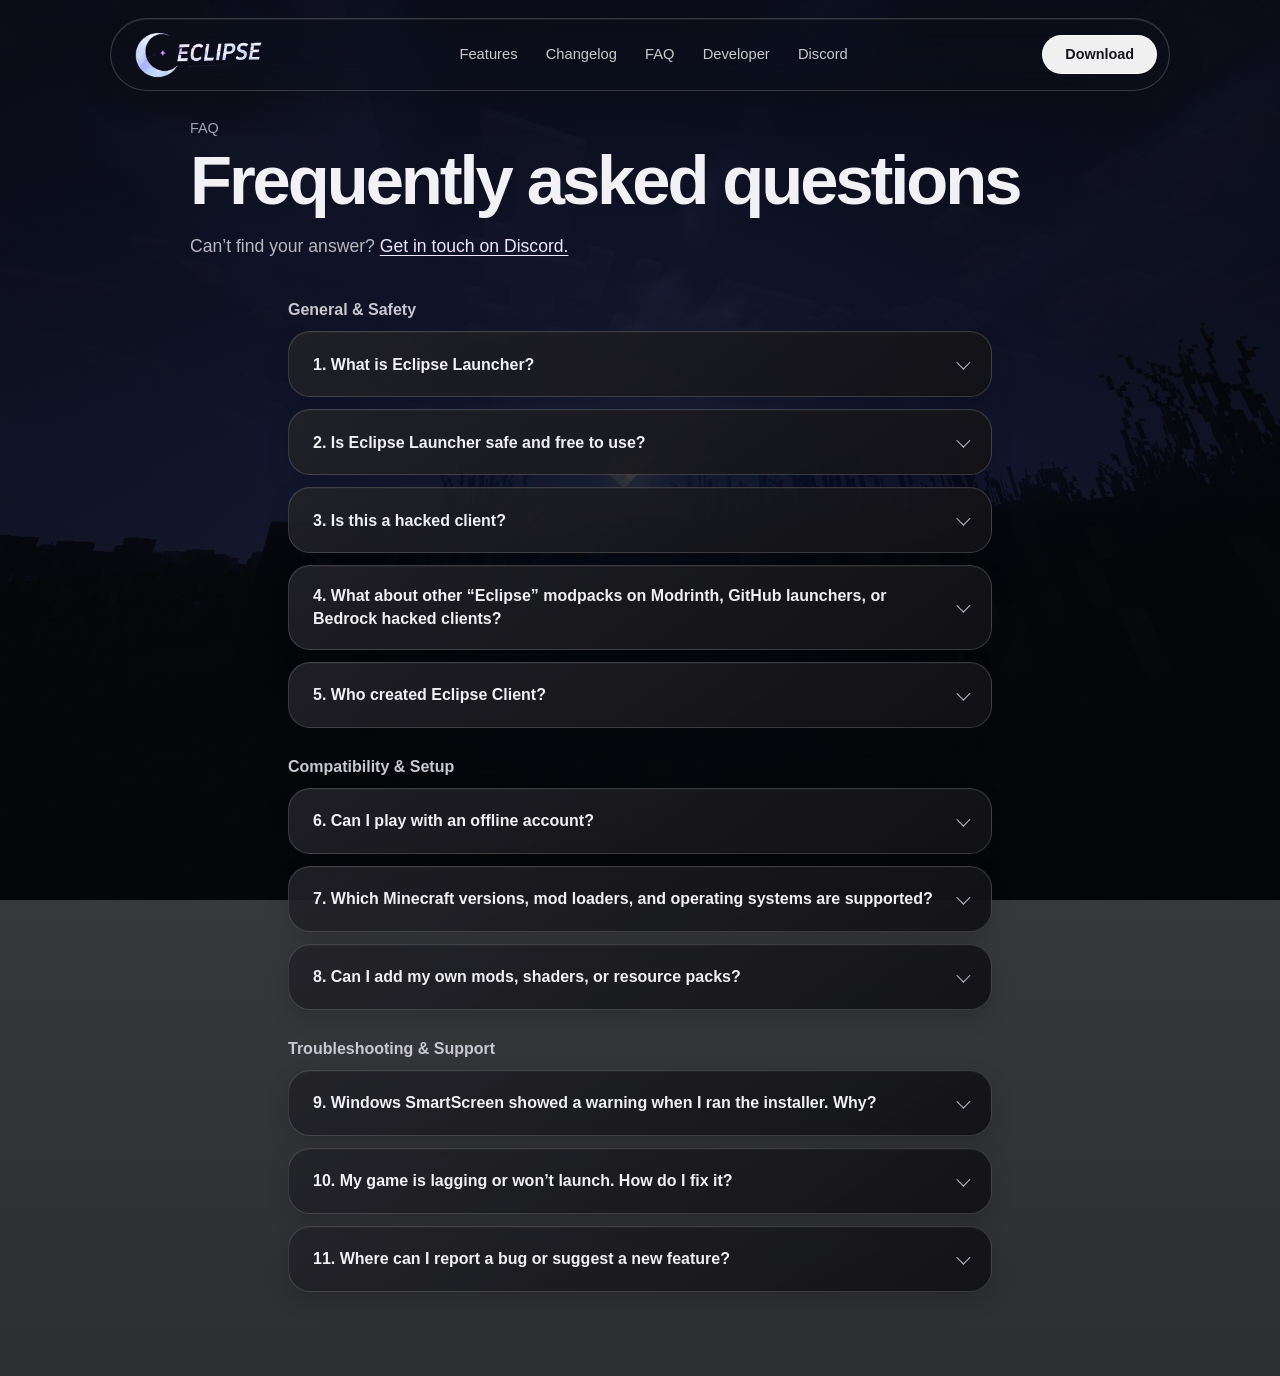
==== faq/index.html @ 88ef231a "Use clean root links in site navigation" ====
<!DOCTYPE html>
<html lang="en">
<head>
    <meta charset="UTF-8">
    <meta name="viewport" content="width=device-width, initial-scale=1.0">
    <meta name="theme-color" content="#08090d">
    <title>FAQ | Eclipse Client</title>
    <meta name="description" content="Answers to common questions about Eclipse Client, setup, compatibility, safety, and support.">
    <link rel="canonical" href="https://eclipse-launcher.github.io/faq/">
    <link rel="icon" type="image/png" sizes="192x192" href="/favicon.png">
    <link rel="shortcut icon" href="/favicon.png">
    <style>
        * { box-sizing: border-box; }
        html { min-height: 100%; scroll-behavior: smooth; }
        body {
            position: relative;
            min-height: 100vh;
            margin: 0;
            padding: 120px 24px 72px;
            color: #f2f1f5;
            background: linear-gradient(rgba(5, 6, 10, 0.72), rgba(5, 6, 10, 0.84)), url("../minecraft-2nd-eclipse-wallpaper.jpg") center / cover fixed no-repeat;
            font-family: "Segoe UI", Arial, sans-serif;
        }
        .topbar {
            position: fixed;
            z-index: 5;
            top: 18px;
            left: 50%;
            display: flex;
            align-items: center;
            justify-content: space-between;
            gap: 22px;
            width: min(1060px, calc(100% - 64px));
            min-height: 64px;
            padding: 8px 12px 8px 22px;
            border: 1px solid rgba(255, 255, 255, 0.18);
            border-radius: 999px;
            background: rgba(13, 15, 22, 0.48);
            -webkit-backdrop-filter: blur(18px) saturate(135%);
            backdrop-filter: blur(18px) saturate(135%);
            box-shadow: 0 10px 34px rgba(0, 0, 0, 0.24), inset 0 1px rgba(255, 255, 255, 0.08);
            translate: -50% 0;
        }
        .nav-brand { display: flex; flex: 0 0 auto; align-items: center; }
        .nav-brand img { display: block; width: 132px; height: auto; }
        .nav-links { display: flex; align-items: center; justify-content: center; gap: clamp(12px, 2.2vw, 30px); }
        .nav-links a {
            color: rgba(255, 255, 255, 0.78);
            font: 400 0.92rem/1 "Segoe UI", Arial, sans-serif;
            text-decoration: none;
            white-space: nowrap;
            transition: color 220ms ease;
        }
        .nav-links a:hover, .nav-links a:focus-visible { color: #fff; }
        .nav-download {
            flex: 0 0 auto;
            padding: 11px 22px;
            border: 1px solid rgba(255, 255, 255, 0.68);
            border-radius: 999px;
            background: rgba(255, 255, 255, 0.94);
            color: #17151c;
            font: 600 0.9rem/1 "Segoe UI", Arial, sans-serif;
            text-decoration: none;
            white-space: nowrap;
        }
        .page { width: min(100%, 900px); margin: 0 auto; }
        .eyebrow { margin: 0 0 8px; color: #a7a6b1; font-size: 0.9rem; }
        h1 { margin: 0; font-size: clamp(2.4rem, 7vw, 4.3rem); font-weight: 650; letter-spacing: -0.045em; line-height: 1.08; }
        .intro { margin: 18px 0 44px; color: #b9b8c2; font-size: 1.1rem; }
        .intro a { color: #eee7ff; text-underline-offset: 3px; }
        .faq-list { width: min(100%, 704px); margin: 0 auto; }
        .group-title { margin: 30px 0 12px; color: #c9c7d0; font-size: 1rem; font-weight: 650; }
        .faq-item {
            margin: 0 0 12px;
            overflow: hidden;
            border: 1px solid rgba(255, 255, 255, 0.16);
            border-radius: 22px;
            background: linear-gradient(145deg, rgba(34, 34, 39, 0.88), rgba(18, 18, 22, 0.94));
            box-shadow: inset 0 1px rgba(255, 255, 255, 0.035), 0 8px 22px rgba(0, 0, 0, 0.15);
            transition: border-color 220ms ease, background 220ms ease;
        }
        .faq-item[open] { border-color: rgba(211, 190, 255, 0.35); background: linear-gradient(145deg, rgba(37, 35, 43, 0.96), rgba(18, 18, 22, 0.98)); }
        summary {
            position: relative;
            display: flex;
            align-items: center;
            justify-content: space-between;
            gap: 20px;
            min-height: 64px;
            padding: 18px 24px;
            color: #f0eff3;
            font-size: 1rem;
            font-weight: 650;
            line-height: 1.45;
            list-style: none;
            cursor: pointer;
        }
        summary::-webkit-details-marker { display: none; }
        summary::after {
            width: 9px;
            height: 9px;
            flex: 0 0 9px;
            border-right: 1.5px solid #c8c6d0;
            border-bottom: 1.5px solid #c8c6d0;
            content: "";
            transform: rotate(45deg) translateY(-2px);
            transition: transform 220ms ease;
        }
        .faq-item[open] summary::after { transform: rotate(225deg) translate(-2px, -1px); }
        summary:focus-visible { outline: 2px solid #d5bcff; outline-offset: -4px; border-radius: 20px; }
        .answer { padding: 0 24px 22px; color: #bdbbc5; font-size: 0.98rem; line-height: 1.65; }
        .answer p { margin: 0 0 14px; }
        .answer p:last-child { margin-bottom: 0; }
        .answer a { color: #e2d3ff; text-underline-offset: 3px; }
        code { padding: 2px 6px; border-radius: 5px; background: rgba(255,255,255,.09); color: #e8e5ed; font: 0.9em ui-monospace, Consolas, monospace; }
        @media (max-width: 600px) {
            body { padding: 145px 16px 48px; background-attachment: scroll; }
            .topbar { top: 10px; width: calc(100% - 24px); min-height: 0; padding: 9px 12px; border-radius: 22px; flex-wrap: wrap; gap: 10px; }
            .nav-brand img { width: 108px; }
            .nav-download { padding: 10px 16px; font-size: 0.82rem; }
            .nav-links { order: 3; width: 100%; justify-content: space-between; gap: 8px; padding: 5px 2px 2px; }
            .nav-links a { font-size: 0.78rem; }
            .intro { margin-bottom: 30px; }
            summary { padding: 16px 18px; font-size: 0.95rem; }
            .answer { padding: 0 18px 20px; font-size: 0.94rem; }
            .faq-item { border-radius: 18px; }
        }
    </style>
</head>
<body>
    <header class="topbar" aria-label="Main navigation">
        <a class="nav-brand" href="/" aria-label="Eclipse home">
            <img src="../EclipseLogo+Name397x165.png" alt="Eclipse">
        </a>
        <nav class="nav-links" aria-label="Main menu">
            <a href="/#features">Features</a>
            <a href="/#changelog">Changelog</a>
            <a href="/faq/" aria-current="page">FAQ</a>
            <a href="/#developer">Developer</a>
            <a href="https://discord.gg/acwwts2SWt" target="_blank" rel="noopener noreferrer">Discord</a>
        </nav>
        <a class="nav-download" href="/#download">Download</a>
    </header>
    <main class="page">
        <p class="eyebrow">FAQ</p>
        <h1>Frequently asked questions</h1>
        <p class="intro">Can’t find your answer? <a href="https://discord.gg/acwwts2SWt" target="_blank" rel="noopener noreferrer">Get in touch on Discord.</a></p>

        <section class="faq-list" aria-label="Frequently asked questions">
            <h2 class="group-title">General &amp; Safety</h2>
            <details class="faq-item">
                <summary>1. What is Eclipse Launcher?</summary>
                <div class="answer"><p>Eclipse is a lightweight, custom Minecraft: Java Edition launcher and client modpack designed for speed, clean customization, and hassle-free mod management—built to get you into your game faster without bloated menus.</p></div>
            </details>
            <details class="faq-item">
                <summary>2. Is Eclipse Launcher safe and free to use?</summary>
                <div class="answer"><p>Yes, Eclipse is 100% free to use. Your account security is a top priority—we never ask for or store your Microsoft password; all official login authentication is handled securely through Microsoft OAuth.</p></div>
            </details>
            <details class="faq-item">
                <summary>3. Is this a hacked client?</summary>
                <div class="answer"><p>No, not at all! Eclipse is a legitimate, standard client for Minecraft: Java Edition—just like other popular PvP and performance clients. It only includes client-side performance boosts and visual quality-of-life features, with zero unfair advantages or cheats. <em>As always, check specific server rules if you decide to add extra third-party mods on your own.</em></p></div>
            </details>
            <details class="faq-item">
                <summary>4. What about other “Eclipse” modpacks on Modrinth, GitHub launchers, or Bedrock hacked clients?</summary>
                <div class="answer"><p>Those are completely separate, abandoned projects that nobody uses anymore, and they have zero affiliation with us. Make sure you are only downloading from our official website: <a href="https://eclipse-launcher.github.io/">https://eclipse-launcher.github.io/</a></p></div>
            </details>
            <details class="faq-item">
                <summary>5. Who created Eclipse Client?</summary>
                <div class="answer"><p>Eclipse is created and maintained by Omar Hasan Arman, a solo developer and student who loves building cool, fast, and customizable software from scratch.</p></div>
            </details>

            <h2 class="group-title">Compatibility &amp; Setup</h2>
            <details class="faq-item">
                <summary>6. Can I play with an offline account?</summary>
                <div class="answer"><p>Yes, offline accounts are supported! However, keep in mind that playing offline comes with limitations—such as custom skins not loading properly and not being able to join online-mode premium servers. For the full experience, you can easily sign in using your official Microsoft account.</p></div>
            </details>
            <details class="faq-item">
                <summary>7. Which Minecraft versions, mod loaders, and operating systems are supported?</summary>
                <div class="answer"><p>Eclipse runs on Windows (64-bit) and gives you full freedom over how you play. It works both as a standalone launcher supporting all major versions and mod loaders (Fabric, Forge, Vanilla, etc.) and as an optional, fully customizable Client Modpack—the choice is yours.</p></div>
            </details>
            <details class="faq-item">
                <summary>8. Can I add my own mods, shaders, or resource packs?</summary>
                <div class="answer"><p>Absolutely. You can drop your own compatible <code>.jar</code> mods, shaders, and resource packs directly into your instance folder without breaking any of the built-in client features.</p></div>
            </details>

            <h2 class="group-title">Troubleshooting &amp; Support</h2>
            <details class="faq-item">
                <summary>9. Windows SmartScreen showed a warning when I ran the installer. Why?</summary>
                <div class="answer"><p>Because Eclipse is an independent project built by a solo developer without a costly corporate code-signing certificate, Windows may show an “Unknown Publisher” prompt on new releases. Simply click <strong>More info → Run anyway</strong> to proceed safely.</p></div>
            </details>
            <details class="faq-item">
                <summary>10. My game is lagging or won’t launch. How do I fix it?</summary>
                <div class="answer"><p>First, check your RAM allocation in Eclipse’s settings (4 GB is recommended for smooth gameplay—make sure you don’t allocate all of your PC’s memory!). Also ensure you have the proper Java runtime installed and your graphics drivers are up to date.</p></div>
            </details>
            <details class="faq-item">
                <summary>11. Where can I report a bug or suggest a new feature?</summary>
                <div class="answer"><p>Join our <a href="https://discord.gg/acwwts2SWt" target="_blank" rel="noopener noreferrer">official Discord server</a> using the button at the top of the page! Drop your bug reports, crash logs, or feature ideas in the support channels and we’ll look into them.</p></div>
            </details>
        </section>
    </main>
</body>
</html>
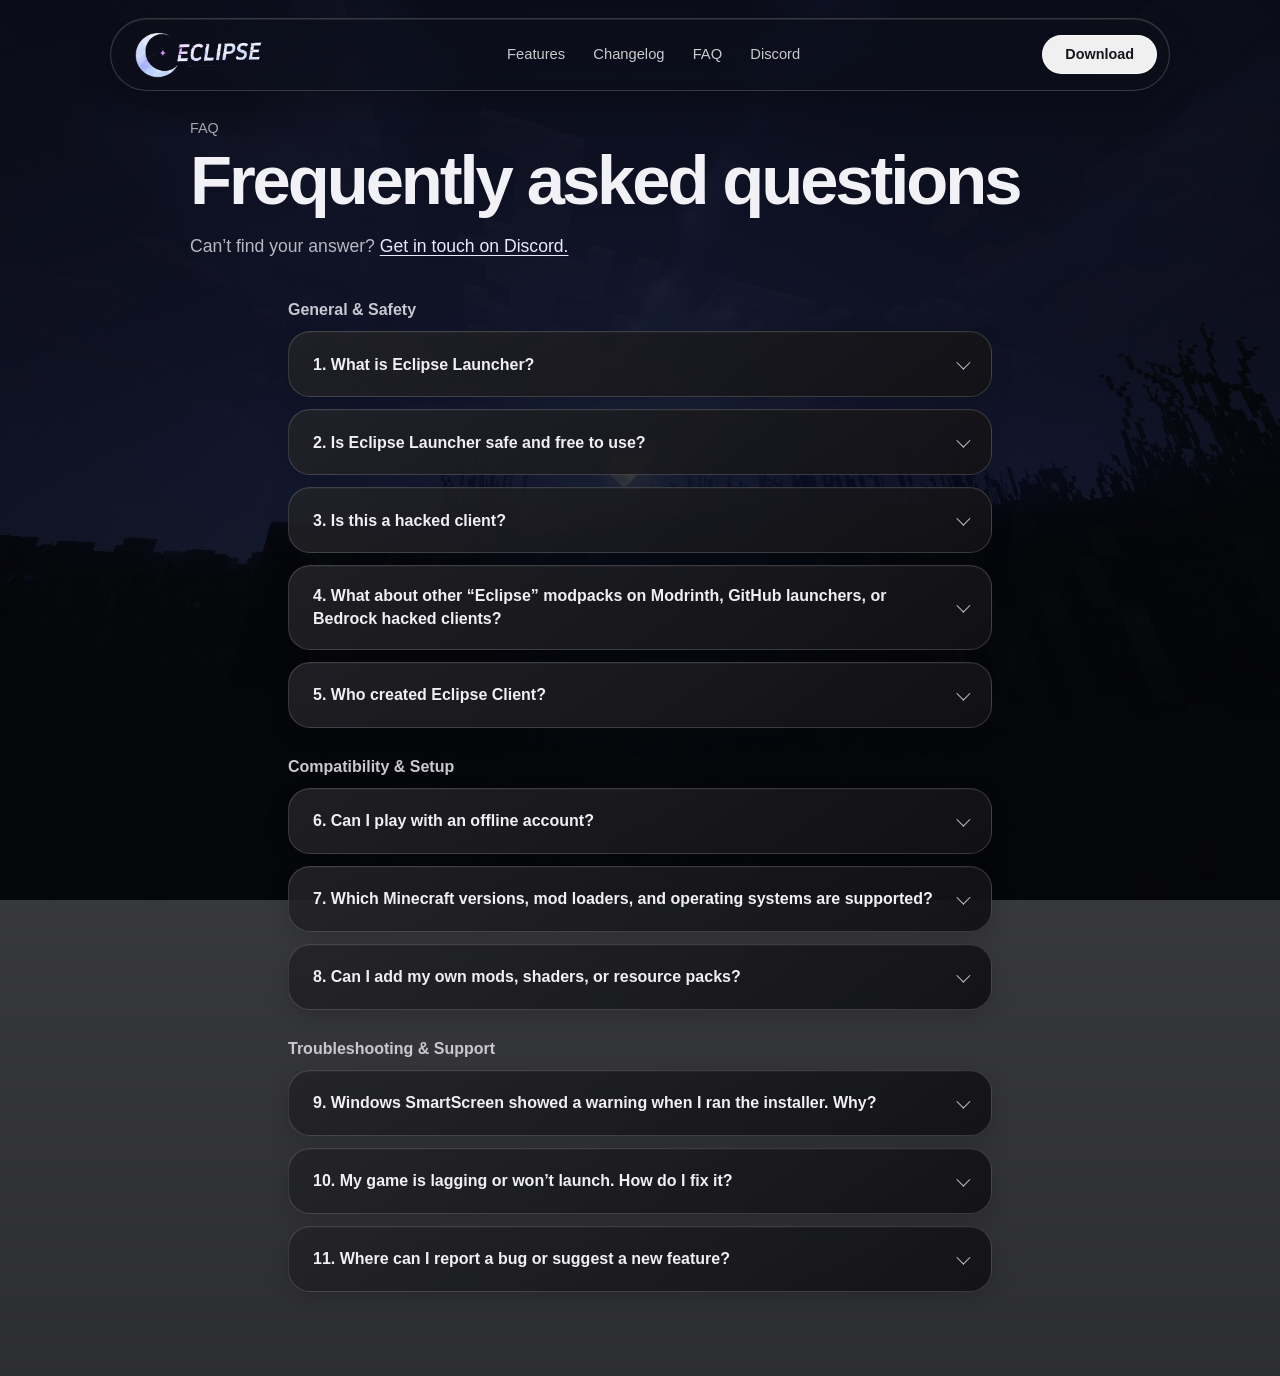
==== commit 735d4d8c: "Animate FAQ page and remove Developer navigation" ====
--- a/faq/index.html
+++ b/faq/index.html
@@ -12,6 +12,11 @@
     <style>
         * { box-sizing: border-box; }
         html { min-height: 100%; scroll-behavior: smooth; }
+        html { scrollbar-color: rgba(171, 91, 233, 0.82) rgba(20, 18, 29, 0.45); scrollbar-width: thin; }
+        html::-webkit-scrollbar { width: 12px; }
+        html::-webkit-scrollbar-track { background: rgba(20, 18, 29, 0.42); backdrop-filter: blur(10px); }
+        html::-webkit-scrollbar-thumb { border: 3px solid transparent; border-radius: 999px; background: linear-gradient(180deg, rgba(207, 142, 255, 0.94), rgba(126, 54, 205, 0.88)) padding-box; }
+        html::-webkit-scrollbar-thumb:hover { background: linear-gradient(180deg, #d8adff, #a260e6) padding-box; }
         body {
             position: relative;
             min-height: 100vh;
@@ -40,6 +45,7 @@
             backdrop-filter: blur(18px) saturate(135%);
             box-shadow: 0 10px 34px rgba(0, 0, 0, 0.24), inset 0 1px rgba(255, 255, 255, 0.08);
             translate: -50% 0;
+            animation: fade-in 900ms ease-out both;
         }
         .nav-brand { display: flex; flex: 0 0 auto; align-items: center; }
         .nav-brand img { display: block; width: 132px; height: auto; }
@@ -63,13 +69,14 @@
             text-decoration: none;
             white-space: nowrap;
         }
-        .page { width: min(100%, 900px); margin: 0 auto; }
-        .eyebrow { margin: 0 0 8px; color: #a7a6b1; font-size: 0.9rem; }
-        h1 { margin: 0; font-size: clamp(2.4rem, 7vw, 4.3rem); font-weight: 650; letter-spacing: -0.045em; line-height: 1.08; }
-        .intro { margin: 18px 0 44px; color: #b9b8c2; font-size: 1.1rem; }
+        .page { width: min(100%, 900px); margin: 0 auto; animation: fade-up 900ms 160ms ease-out both; }
+        .eyebrow { margin: 0 0 8px; color: #a7a6b1; font-size: 0.9rem; animation: fade-up 700ms 180ms ease-out both; }
+        h1 { margin: 0; font-family: "Segoe UI Variable Display", "Segoe UI", Arial, sans-serif; font-size: clamp(2.4rem, 7vw, 4.3rem); font-weight: 600; letter-spacing: -0.045em; line-height: 1.08; animation: fade-up 850ms 280ms ease-out both; }
+        .intro { margin: 18px 0 44px; color: #b9b8c2; font-size: 1.1rem; animation: fade-up 850ms 420ms ease-out both; }
         .intro a { color: #eee7ff; text-underline-offset: 3px; }
         .faq-list { width: min(100%, 704px); margin: 0 auto; }
         .group-title { margin: 30px 0 12px; color: #c9c7d0; font-size: 1rem; font-weight: 650; }
+        .faq-list > .group-title { animation: fade-up 800ms 520ms ease-out both; }
         .faq-item {
             margin: 0 0 12px;
             overflow: hidden;
@@ -78,7 +85,19 @@
             background: linear-gradient(145deg, rgba(34, 34, 39, 0.88), rgba(18, 18, 22, 0.94));
             box-shadow: inset 0 1px rgba(255, 255, 255, 0.035), 0 8px 22px rgba(0, 0, 0, 0.15);
             transition: border-color 220ms ease, background 220ms ease;
-        }
+            animation: fade-up 800ms both;
+        }
+        .faq-item:nth-of-type(2) { animation-delay: 560ms; }
+        .faq-item:nth-of-type(1) { animation-delay: 500ms; }
+        .faq-item:nth-of-type(3) { animation-delay: 620ms; }
+        .faq-item:nth-of-type(4) { animation-delay: 680ms; }
+        .faq-item:nth-of-type(5) { animation-delay: 740ms; }
+        .faq-item:nth-of-type(6) { animation-delay: 800ms; }
+        .faq-item:nth-of-type(7) { animation-delay: 860ms; }
+        .faq-item:nth-of-type(8) { animation-delay: 920ms; }
+        .faq-item:nth-of-type(9) { animation-delay: 980ms; }
+        .faq-item:nth-of-type(10) { animation-delay: 1040ms; }
+        .faq-item:nth-of-type(11) { animation-delay: 1100ms; }
         .faq-item[open] { border-color: rgba(211, 190, 255, 0.35); background: linear-gradient(145deg, rgba(37, 35, 43, 0.96), rgba(18, 18, 22, 0.98)); }
         summary {
             position: relative;
@@ -108,11 +127,13 @@
         }
         .faq-item[open] summary::after { transform: rotate(225deg) translate(-2px, -1px); }
         summary:focus-visible { outline: 2px solid #d5bcff; outline-offset: -4px; border-radius: 20px; }
-        .answer { padding: 0 24px 22px; color: #bdbbc5; font-size: 0.98rem; line-height: 1.65; }
+        .answer { overflow: hidden; padding: 0 24px 22px; color: #bdbbc5; font-size: 0.98rem; line-height: 1.65; }
         .answer p { margin: 0 0 14px; }
         .answer p:last-child { margin-bottom: 0; }
         .answer a { color: #e2d3ff; text-underline-offset: 3px; }
         code { padding: 2px 6px; border-radius: 5px; background: rgba(255,255,255,.09); color: #e8e5ed; font: 0.9em ui-monospace, Consolas, monospace; }
+        @keyframes fade-up { from { opacity: 0; transform: translateY(14px); } to { opacity: 1; transform: translateY(0); } }
+        @keyframes fade-in { from { opacity: 0; } to { opacity: 1; } }
         @media (max-width: 600px) {
             body { padding: 145px 16px 48px; background-attachment: scroll; }
             .topbar { top: 10px; width: calc(100% - 24px); min-height: 0; padding: 9px 12px; border-radius: 22px; flex-wrap: wrap; gap: 10px; }
@@ -136,7 +157,6 @@
             <a href="/#features">Features</a>
             <a href="/#changelog">Changelog</a>
             <a href="/faq/" aria-current="page">FAQ</a>
-            <a href="/#developer">Developer</a>
             <a href="https://discord.gg/acwwts2SWt" target="_blank" rel="noopener noreferrer">Discord</a>
         </nav>
         <a class="nav-download" href="/#download">Download</a>
@@ -198,5 +218,44 @@
             </details>
         </section>
     </main>
+    <script>
+        document.querySelectorAll(".faq-item").forEach((item) => {
+            const summary = item.querySelector("summary");
+            const answer = item.querySelector(".answer");
+            let isAnimating = false;
+
+            summary.addEventListener("click", (event) => {
+                event.preventDefault();
+                if (isAnimating) return;
+                isAnimating = true;
+
+                if (!item.open) {
+                    item.open = true;
+                    const targetHeight = answer.scrollHeight;
+                    const animation = answer.animate(
+                        [
+                            { height: "0px", opacity: 0, transform: "translateY(-8px)" },
+                            { height: `${targetHeight}px`, opacity: 1, transform: "translateY(0)" }
+                        ],
+                        { duration: 460, easing: "cubic-bezier(0.22, 1, 0.36, 1)" }
+                    );
+                    animation.onfinish = () => { isAnimating = false; };
+                } else {
+                    const currentHeight = answer.getBoundingClientRect().height;
+                    const animation = answer.animate(
+                        [
+                            { height: `${currentHeight}px`, opacity: 1, transform: "translateY(0)" },
+                            { height: "0px", opacity: 0, transform: "translateY(-8px)" }
+                        ],
+                        { duration: 360, easing: "cubic-bezier(0.4, 0, 1, 1)" }
+                    );
+                    animation.onfinish = () => {
+                        item.open = false;
+                        isAnimating = false;
+                    };
+                }
+            });
+        });
+    </script>
 </body>
 </html>
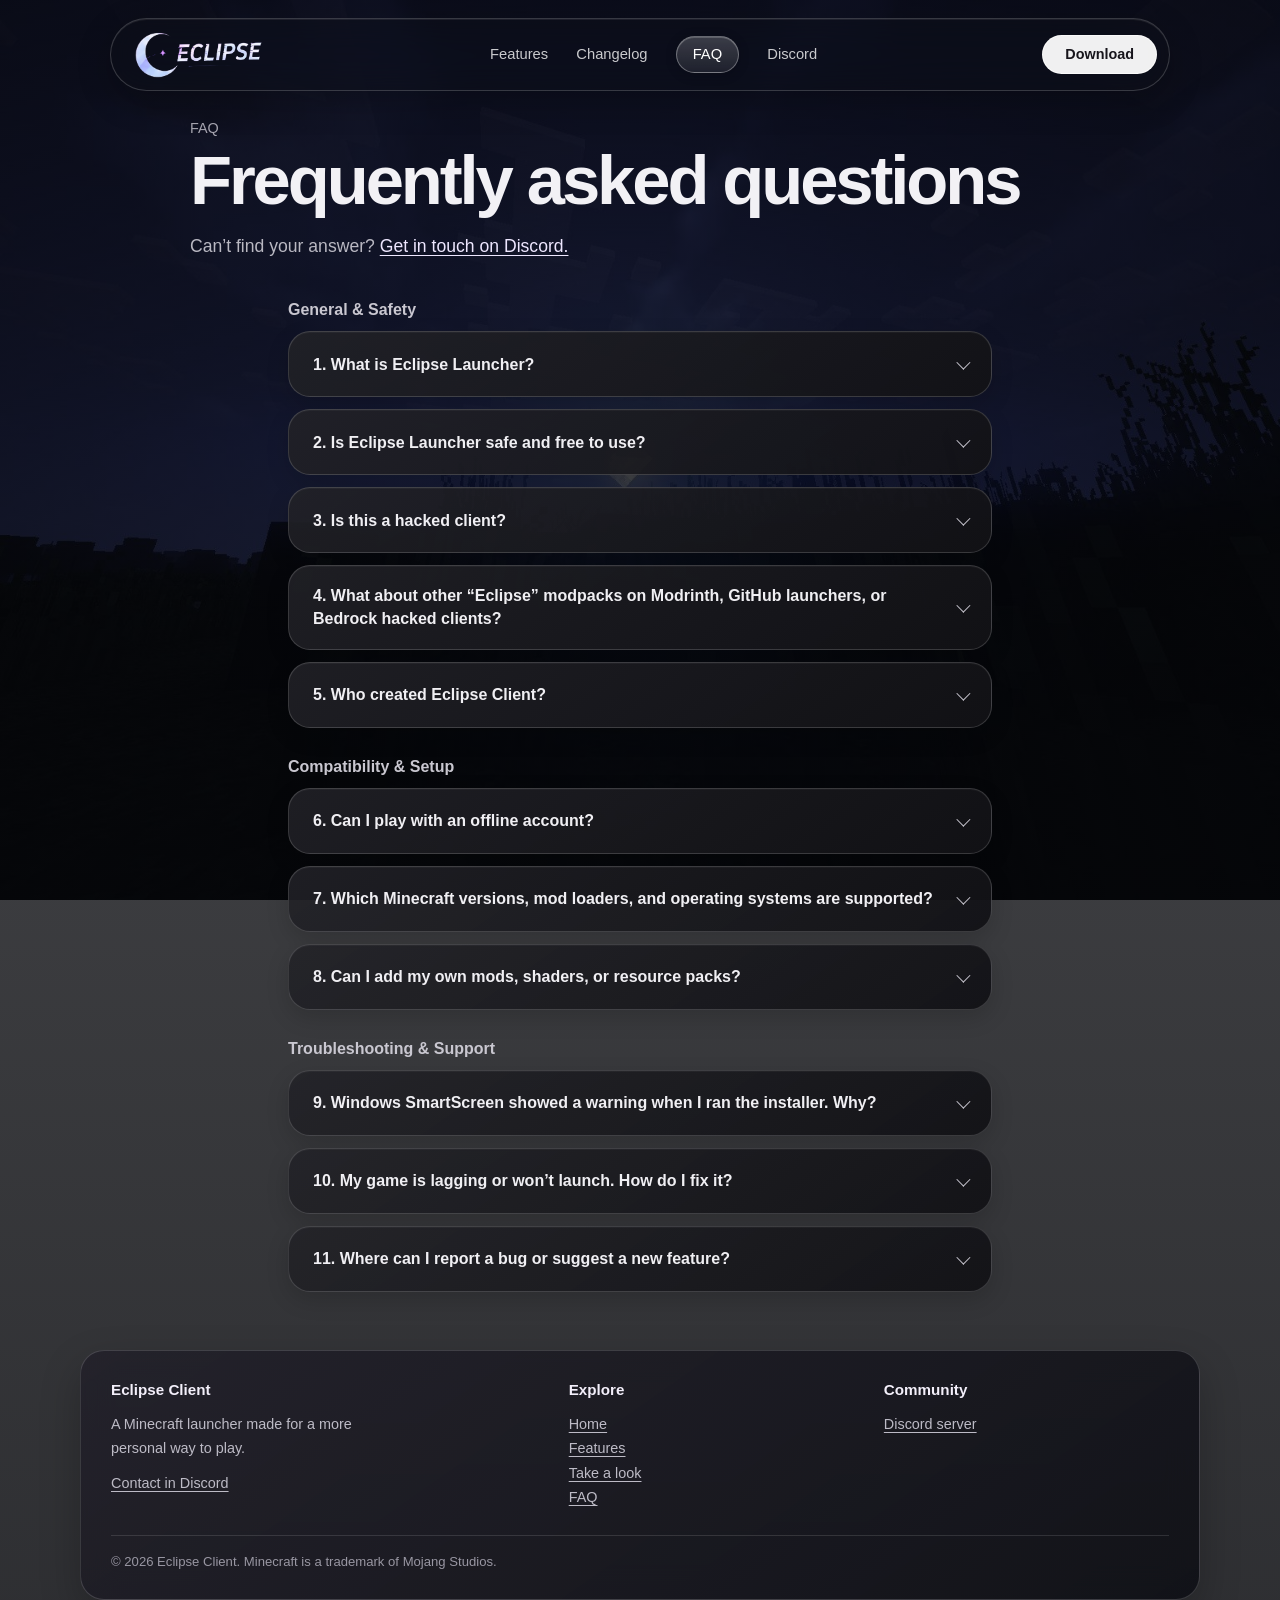
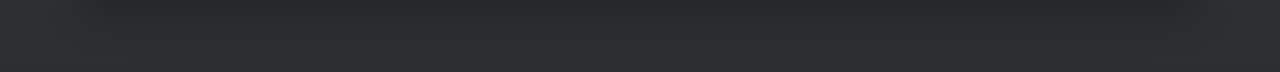
==== commit bcbdbc5e: "Add active navigation and page footers" ====
--- a/faq/index.html
+++ b/faq/index.html
@@ -9,6 +9,7 @@
     <link rel="canonical" href="https://eclipse-launcher.github.io/faq/">
     <link rel="icon" type="image/png" sizes="192x192" href="/favicon.png">
     <link rel="shortcut icon" href="/favicon.png">
+    <script src="/analytics.js" defer></script>
     <style>
         * { box-sizing: border-box; }
         html { min-height: 100%; scroll-behavior: smooth; }
@@ -58,6 +59,7 @@
             transition: color 220ms ease;
         }
         .nav-links a:hover, .nav-links a:focus-visible { color: #fff; }
+        .nav-links a[aria-current="page"] { padding: 10px 16px; border: 1px solid rgba(255,255,255,.32); border-radius: 999px; background: linear-gradient(180deg,rgba(255,255,255,.2),rgba(255,255,255,.08)); color:#fff; box-shadow:inset 0 1px rgba(255,255,255,.18),0 2px 12px rgba(0,0,0,.18); }
         .nav-download {
             flex: 0 0 auto;
             padding: 11px 22px;
@@ -132,6 +134,14 @@
         .answer p:last-child { margin-bottom: 0; }
         .answer a { color: #e2d3ff; text-underline-offset: 3px; }
         code { padding: 2px 6px; border-radius: 5px; background: rgba(255,255,255,.09); color: #e8e5ed; font: 0.9em ui-monospace, Consolas, monospace; }
+        .site-footer { width:min(100%,1120px); margin:58px auto 0; padding:30px; border:1px solid rgba(255,255,255,.16); border-radius:24px; background:linear-gradient(145deg,rgba(33,31,41,.82),rgba(14,15,21,.88)); backdrop-filter:blur(16px); box-shadow:0 16px 40px rgba(0,0,0,.22); }
+        .footer-grid { display:grid; grid-template-columns:1.5fr 1fr 1fr; gap:30px; }
+        .site-footer h2 { margin:0 0 14px; color:#f3effa; font-size:.95rem; }
+        .site-footer p,.site-footer a { color:#bdbbc6; font-size:.9rem; line-height:1.7; }
+        .site-footer p { max-width:280px; margin:0 0 10px; }
+        .site-footer a { display:block; width:fit-content; text-underline-offset:3px; }
+        .site-footer a:hover { color:#fff; }
+        .footer-bottom { margin-top:25px; padding-top:18px; border-top:1px solid rgba(255,255,255,.12); color:#9997a3; font-size:.82rem; }
         @keyframes fade-up { from { opacity: 0; transform: translateY(14px); } to { opacity: 1; transform: translateY(0); } }
         @keyframes fade-in { from { opacity: 0; } to { opacity: 1; } }
         @media (max-width: 600px) {
@@ -145,6 +155,8 @@
             summary { padding: 16px 18px; font-size: 0.95rem; }
             .answer { padding: 0 18px 20px; font-size: 0.94rem; }
             .faq-item { border-radius: 18px; }
+            .site-footer { margin-top:38px; padding:22px; border-radius:20px; }
+            .footer-grid { grid-template-columns:1fr 1fr; gap:22px; }
         }
     </style>
 </head>
@@ -154,7 +166,7 @@
             <img src="../EclipseLogo+Name397x165.png" alt="Eclipse">
         </a>
         <nav class="nav-links" aria-label="Main menu">
-            <a href="/#features">Features</a>
+            <a href="/features/">Features</a>
             <a href="/#changelog">Changelog</a>
             <a href="/faq/" aria-current="page">FAQ</a>
             <a href="https://discord.gg/acwwts2SWt" target="_blank" rel="noopener noreferrer">Discord</a>
@@ -218,6 +230,14 @@
             </details>
         </section>
     </main>
+    <footer class="site-footer">
+        <div class="footer-grid">
+            <section><h2>Eclipse Client</h2><p>A Minecraft launcher made for a more personal way to play.</p><a href="https://discord.gg/acwwts2SWt" target="_blank" rel="noopener noreferrer">Contact in Discord</a></section>
+            <section><h2>Explore</h2><a href="/">Home</a><a href="/features/">Features</a><a href="/look/">Take a look</a><a href="/faq/">FAQ</a></section>
+            <section><h2>Community</h2><a href="https://discord.gg/acwwts2SWt" target="_blank" rel="noopener noreferrer">Discord server</a></section>
+        </div>
+        <div class="footer-bottom">© 2026 Eclipse Client. Minecraft is a trademark of Mojang Studios.</div>
+    </footer>
     <script>
         document.querySelectorAll(".faq-item").forEach((item) => {
             const summary = item.querySelector("summary");
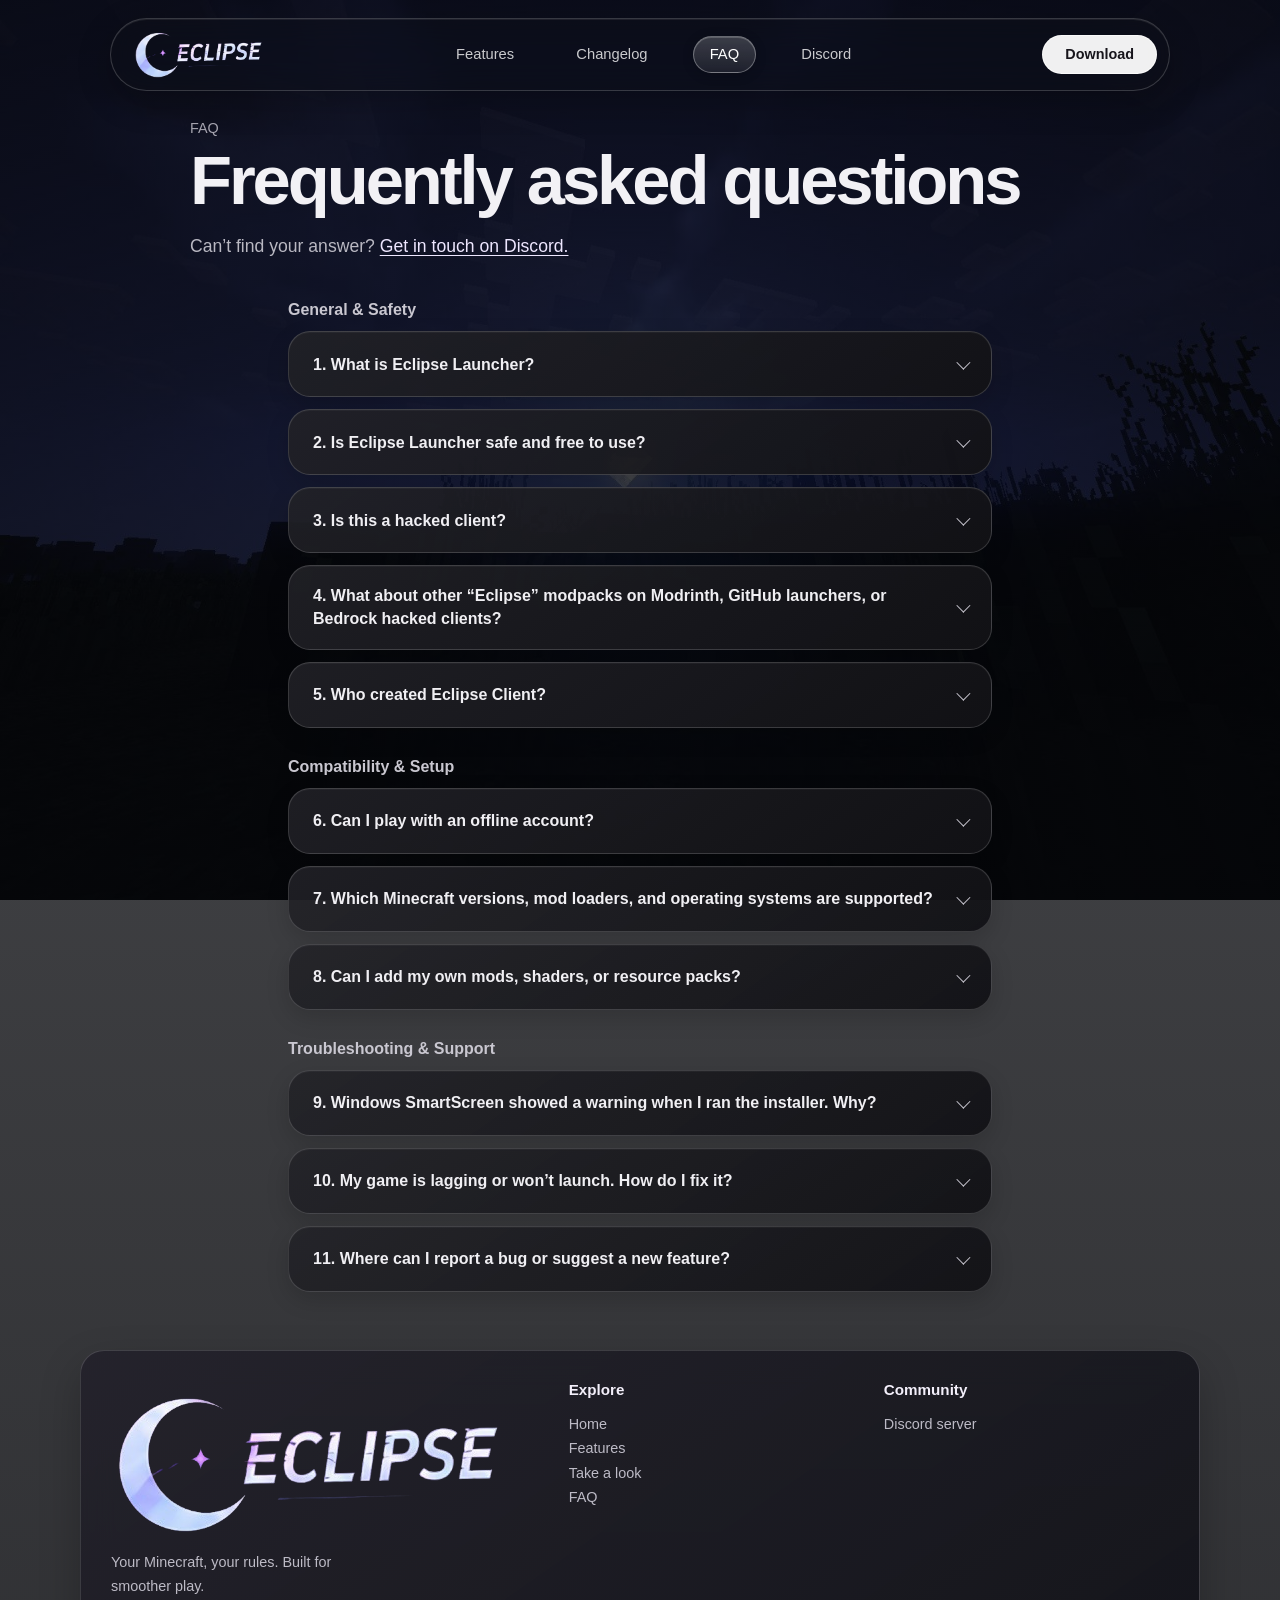
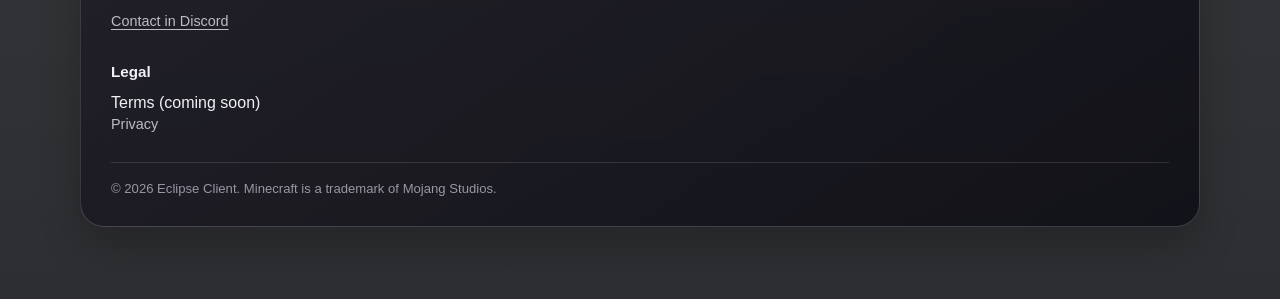
==== commit 54231e35: "Add privacy page and refine shared navigation footer" ====
--- a/faq/index.html
+++ b/faq/index.html
@@ -60,6 +60,8 @@
         }
         .nav-links a:hover, .nav-links a:focus-visible { color: #fff; }
         .nav-links a[aria-current="page"] { padding: 10px 16px; border: 1px solid rgba(255,255,255,.32); border-radius: 999px; background: linear-gradient(180deg,rgba(255,255,255,.2),rgba(255,255,255,.08)); color:#fff; box-shadow:inset 0 1px rgba(255,255,255,.18),0 2px 12px rgba(0,0,0,.18); }
+        .nav-links a { padding:10px 16px; border:1px solid transparent; border-radius:999px; transition:color 220ms ease,background 220ms ease,border-color 220ms ease,box-shadow 220ms ease; }
+        .nav-links a:hover,.nav-links a:focus-visible { border-color:rgba(255,255,255,.28); background:linear-gradient(180deg,rgba(255,255,255,.19),rgba(255,255,255,.07)); box-shadow:inset 0 1px rgba(255,255,255,.15); }
         .nav-download {
             flex: 0 0 auto;
             padding: 11px 22px;
@@ -139,7 +141,8 @@
         .site-footer h2 { margin:0 0 14px; color:#f3effa; font-size:.95rem; }
         .site-footer p,.site-footer a { color:#bdbbc6; font-size:.9rem; line-height:1.7; }
         .site-footer p { max-width:280px; margin:0 0 10px; }
-        .site-footer a { display:block; width:fit-content; text-underline-offset:3px; }
+        .site-footer a { display:block; width:fit-content; text-decoration:none; }
+        .site-footer .contact-link { text-decoration:underline; text-underline-offset:3px; }
         .site-footer a:hover { color:#fff; }
         .footer-bottom { margin-top:25px; padding-top:18px; border-top:1px solid rgba(255,255,255,.12); color:#9997a3; font-size:.82rem; }
         @keyframes fade-up { from { opacity: 0; transform: translateY(14px); } to { opacity: 1; transform: translateY(0); } }
@@ -232,9 +235,10 @@
     </main>
     <footer class="site-footer">
         <div class="footer-grid">
-            <section><h2>Eclipse Client</h2><p>A Minecraft launcher made for a more personal way to play.</p><a href="https://discord.gg/acwwts2SWt" target="_blank" rel="noopener noreferrer">Contact in Discord</a></section>
+            <section><img class="footer-brand" src="/EclipseLogo+Name397x165.png" alt="Eclipse Client"><p>Your Minecraft, your rules. Built for smoother play.</p><a class="contact-link" href="https://discord.gg/acwwts2SWt" target="_blank" rel="noopener noreferrer">Contact in Discord</a></section>
             <section><h2>Explore</h2><a href="/">Home</a><a href="/features/">Features</a><a href="/look/">Take a look</a><a href="/faq/">FAQ</a></section>
             <section><h2>Community</h2><a href="https://discord.gg/acwwts2SWt" target="_blank" rel="noopener noreferrer">Discord server</a></section>
+            <section><h2>Legal</h2><span>Terms (coming soon)</span><a href="/privacy/">Privacy</a></section>
         </div>
         <div class="footer-bottom">© 2026 Eclipse Client. Minecraft is a trademark of Mojang Studios.</div>
     </footer>
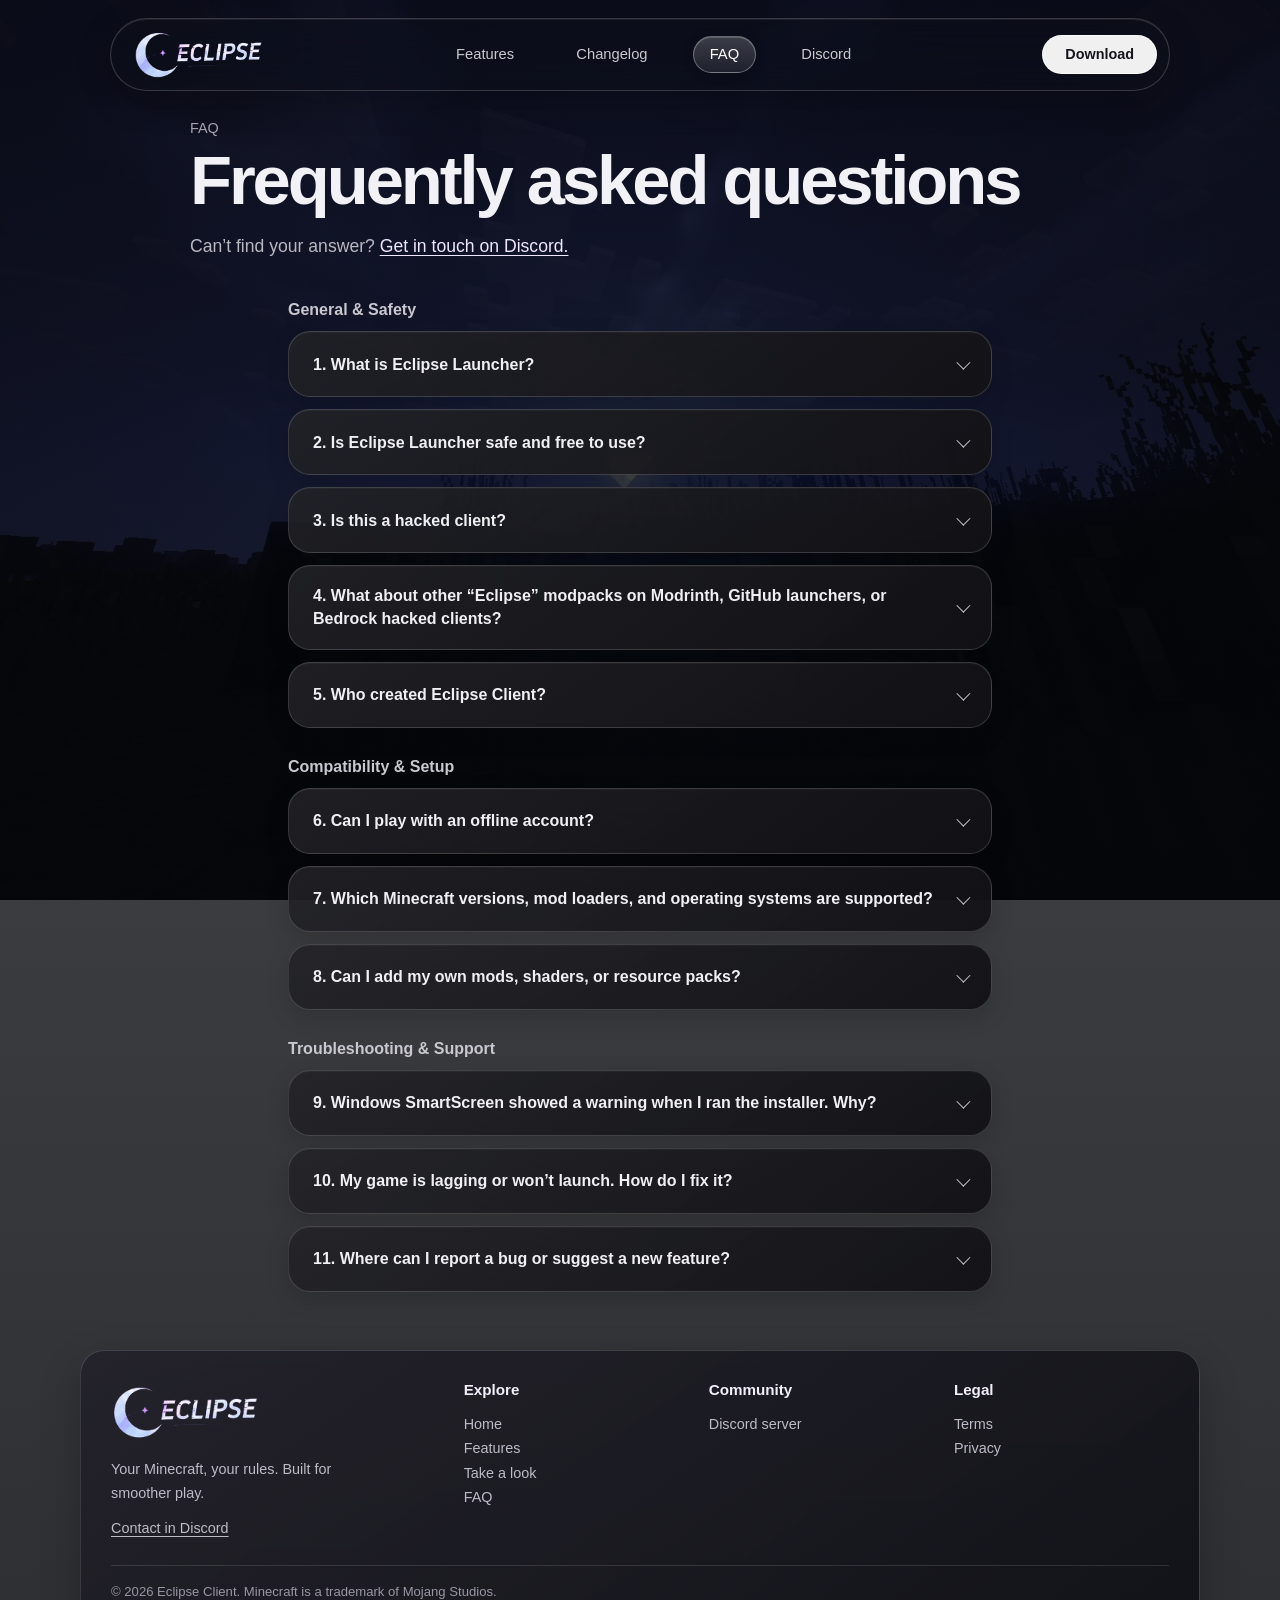
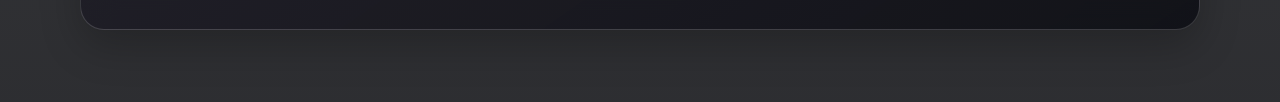
==== commit 487943e9: "Standardize legal footers and add terms of use" ====
--- a/faq/index.html
+++ b/faq/index.html
@@ -162,6 +162,7 @@
             .footer-grid { grid-template-columns:1fr 1fr; gap:22px; }
         }
     </style>
+    <link rel="stylesheet" href="/footer.css">
 </head>
 <body>
     <header class="topbar" aria-label="Main navigation">
@@ -238,7 +239,7 @@
             <section><img class="footer-brand" src="/EclipseLogo+Name397x165.png" alt="Eclipse Client"><p>Your Minecraft, your rules. Built for smoother play.</p><a class="contact-link" href="https://discord.gg/acwwts2SWt" target="_blank" rel="noopener noreferrer">Contact in Discord</a></section>
             <section><h2>Explore</h2><a href="/">Home</a><a href="/features/">Features</a><a href="/look/">Take a look</a><a href="/faq/">FAQ</a></section>
             <section><h2>Community</h2><a href="https://discord.gg/acwwts2SWt" target="_blank" rel="noopener noreferrer">Discord server</a></section>
-            <section><h2>Legal</h2><span>Terms (coming soon)</span><a href="/privacy/">Privacy</a></section>
+            <section><h2>Legal</h2><a href="/terms/">Terms</a><a href="/privacy/">Privacy</a></section>
         </div>
         <div class="footer-bottom">© 2026 Eclipse Client. Minecraft is a trademark of Mojang Studios.</div>
     </footer>
--- a/footer.css
+++ b/footer.css
@@ -0,0 +1,21 @@
+.site-footer {
+    width: min(100%, 1120px);
+    margin: 58px auto 0;
+    padding: 30px;
+    border: 1px solid rgba(255,255,255,.16);
+    border-radius: 24px;
+    background: linear-gradient(145deg, rgba(33,31,41,.82), rgba(14,15,21,.88));
+    -webkit-backdrop-filter: blur(16px);
+    backdrop-filter: blur(16px);
+    box-shadow: 0 16px 40px rgba(0,0,0,.22);
+}
+.footer-grid { display:grid; grid-template-columns:1.5fr 1fr 1fr 1fr; gap:30px; }
+.footer-brand { display:block; width:150px; max-width:100%; height:auto; margin:0 0 14px; }
+.site-footer h2 { margin:0 0 14px; color:#f3effa; font-size:.95rem; }
+.site-footer p,.site-footer a,.site-footer span { color:#bdbbc6; font-size:.9rem; line-height:1.7; }
+.site-footer p { max-width:280px; margin:0 0 10px; }
+.site-footer a { display:block; width:fit-content; text-decoration:none; }
+.site-footer a:hover { color:#fff; }
+.site-footer .contact-link { text-decoration:underline; text-underline-offset:3px; }
+.footer-bottom { margin-top:25px; padding-top:18px; border-top:1px solid rgba(255,255,255,.12); color:#9997a3; font-size:.82rem; }
+@media(max-width:700px){ .site-footer{margin-top:38px;padding:22px;border-radius:20px}.footer-grid{grid-template-columns:1fr 1fr;gap:22px} }
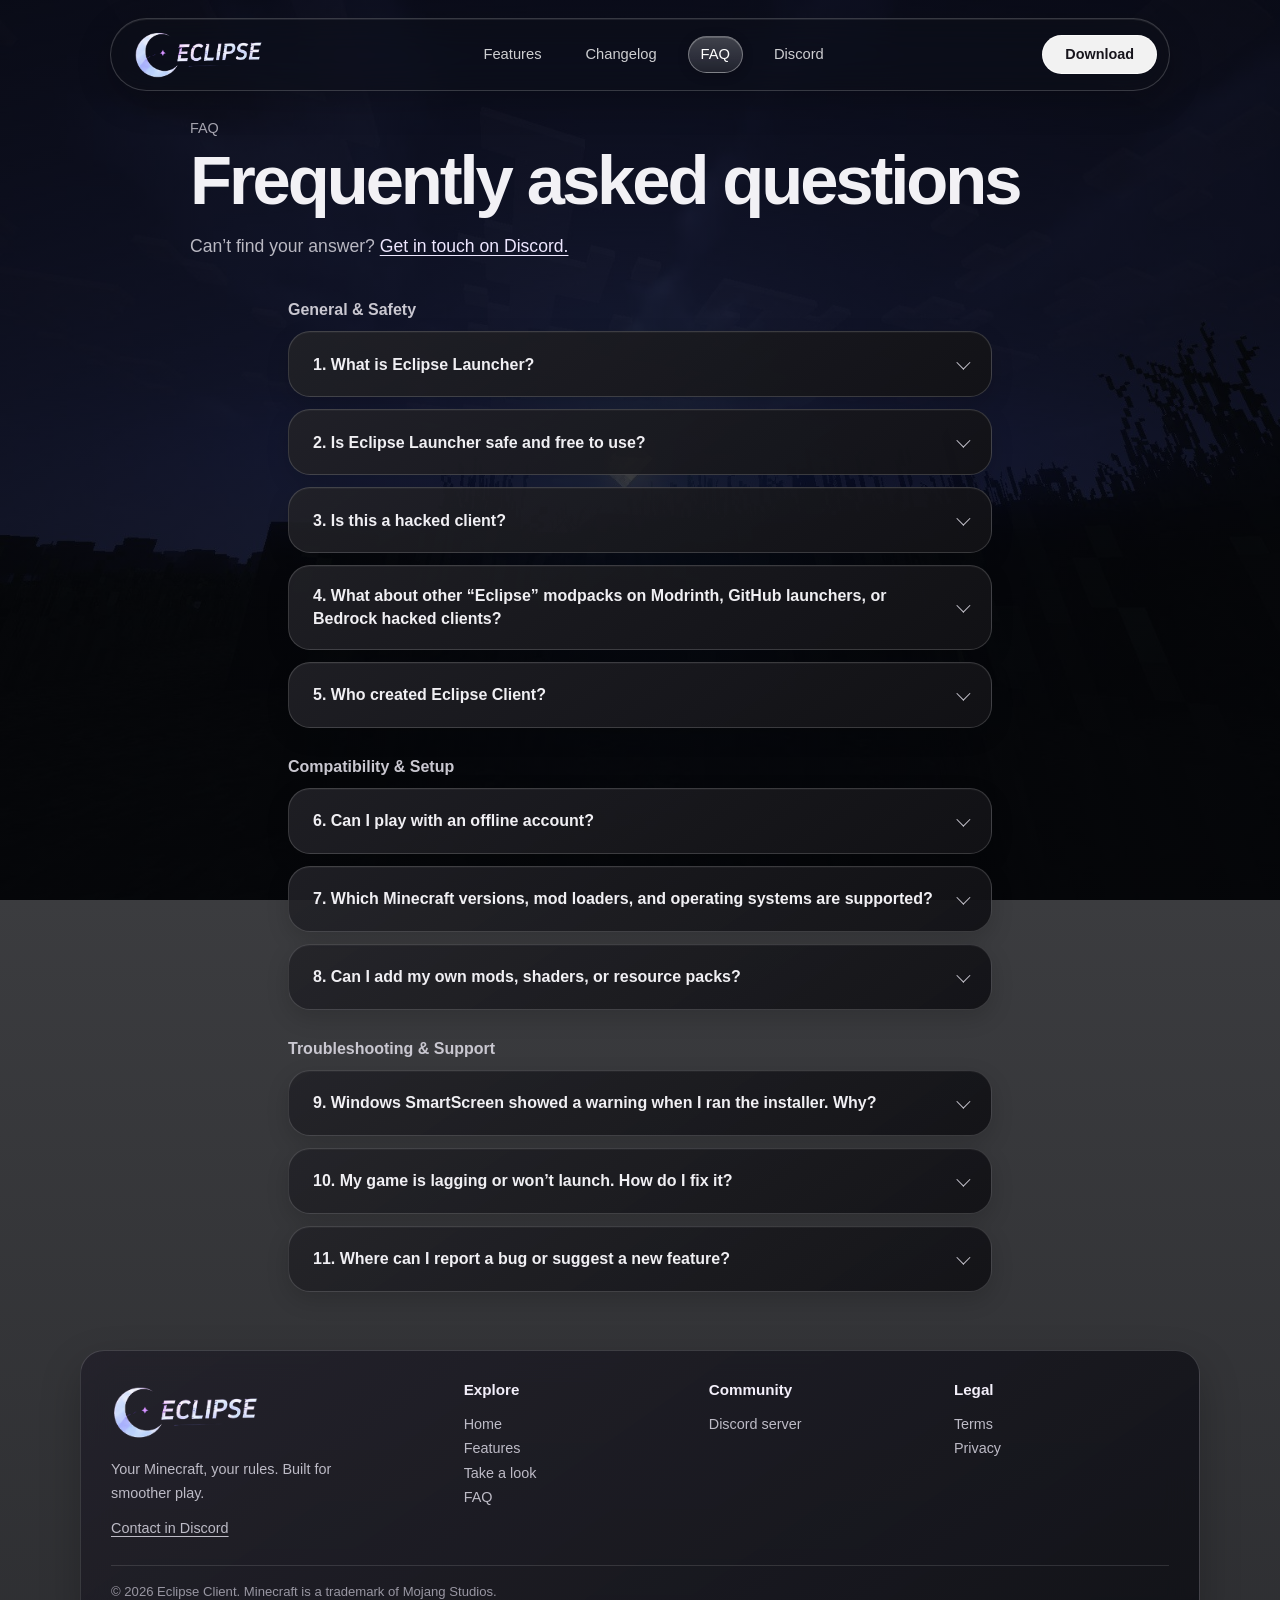
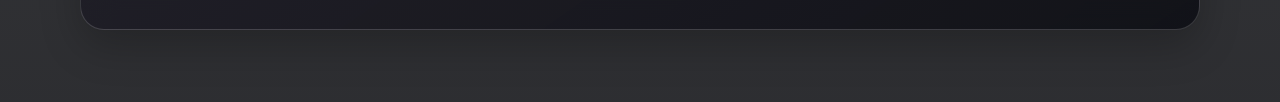
==== commit 7cedf9aa: "Unify navigation and complete privacy footer links" ====
--- a/faq/index.html
+++ b/faq/index.html
@@ -163,6 +163,7 @@
         }
     </style>
     <link rel="stylesheet" href="/footer.css">
+    <link rel="stylesheet" href="/navigation.css">
 </head>
 <body>
     <header class="topbar" aria-label="Main navigation">
--- a/navigation.css
+++ b/navigation.css
@@ -0,0 +1,63 @@
+.topbar {
+    position: fixed;
+    z-index: 5;
+    top: 18px;
+    left: 50%;
+    width: min(1060px, calc(100% - 64px));
+    min-height: 64px;
+    display: flex;
+    align-items: center;
+    justify-content: space-between;
+    gap: 18px;
+    padding: 8px 12px 8px 22px;
+    border: 1px solid rgba(255,255,255,.18);
+    border-radius: 999px;
+    background: rgba(13,15,22,.56);
+    -webkit-backdrop-filter: blur(18px) saturate(135%);
+    backdrop-filter: blur(18px) saturate(135%);
+    box-shadow: 0 10px 34px rgba(0,0,0,.24), inset 0 1px rgba(255,255,255,.08);
+    translate: -50% 0;
+}
+.topbar .nav-brand,.topbar .brand { display:flex; flex:0 0 auto; align-items:center; }
+.topbar .nav-brand img,.topbar .brand img,.topbar > a > img { display:block; width:132px; height:auto; }
+.topbar nav,.topbar .nav-links { display:flex; align-items:center; justify-content:center; gap:clamp(8px,1.4vw,20px); }
+.topbar nav a,.topbar .nav-links a {
+    padding:10px 12px;
+    border:1px solid transparent;
+    border-radius:999px;
+    color:rgba(255,255,255,.8);
+    font:400 .92rem/1 "Segoe UI",Arial,sans-serif;
+    text-decoration:none;
+    white-space:nowrap;
+    transition:color 220ms ease,background 220ms ease,border-color 220ms ease,box-shadow 220ms ease;
+}
+.topbar nav a:hover,.topbar nav a:focus-visible,.topbar .nav-links a:hover,.topbar .nav-links a:focus-visible {
+    border-color:rgba(255,255,255,.3);
+    background:linear-gradient(180deg,rgba(255,255,255,.2),rgba(255,255,255,.07));
+    color:#fff;
+    box-shadow:inset 0 1px rgba(255,255,255,.16);
+}
+.topbar nav a[aria-current="page"],.topbar .nav-links a[aria-current="page"] {
+    border-color:rgba(255,255,255,.34);
+    background:linear-gradient(180deg,rgba(255,255,255,.22),rgba(255,255,255,.09));
+    color:#fff;
+    box-shadow:inset 0 1px rgba(255,255,255,.18),0 2px 12px rgba(0,0,0,.18);
+}
+.topbar .nav-download,.topbar .download,.topbar > .dl {
+    flex:0 0 auto;
+    padding:11px 22px;
+    border:1px solid rgba(255,255,255,.68);
+    border-radius:999px;
+    background:rgba(255,255,255,.95);
+    color:#17151c;
+    font:600 .9rem/1 "Segoe UI",Arial,sans-serif;
+    text-decoration:none;
+    white-space:nowrap;
+}
+@media(max-width:700px) {
+    .topbar { top:10px; width:calc(100% - 24px); min-height:0; padding:9px 12px; border-radius:22px; flex-wrap:wrap; gap:8px; }
+    .topbar .nav-brand img,.topbar .brand img,.topbar > a > img { width:108px; }
+    .topbar nav,.topbar .nav-links { order:3; width:100%; justify-content:space-between; gap:2px; }
+    .topbar nav a,.topbar .nav-links a { padding:8px; font-size:.78rem; }
+    .topbar .nav-download,.topbar .download,.topbar > .dl { padding:9px 14px; font-size:.82rem; }
+}
